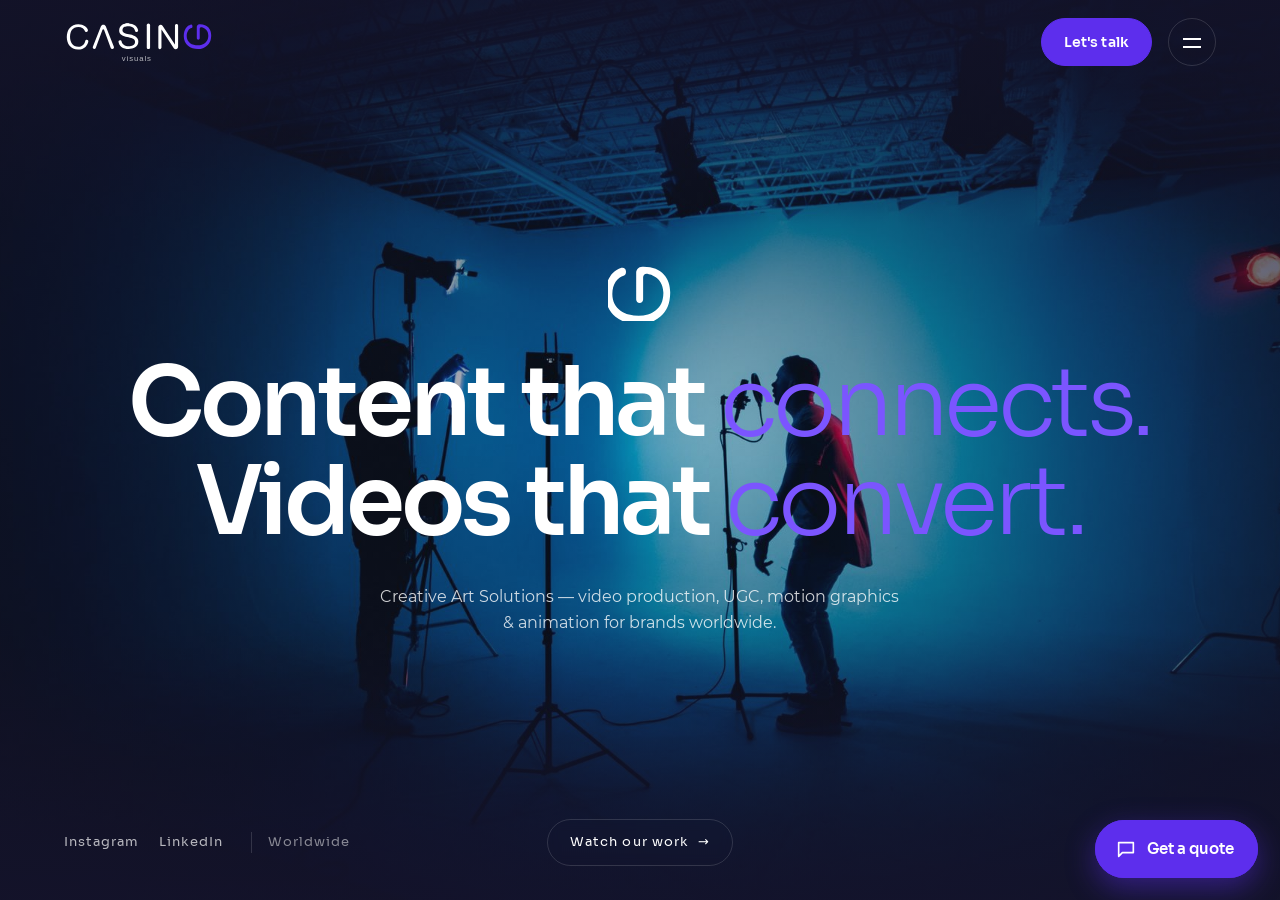
==== index.html @ e0e11a87 "template" ====
<!DOCTYPE html>
<html lang="en">
<head>
  <meta charset="utf-8" />
  <meta name="viewport" content="width=device-width, initial-scale=1" />
  <title>Casing Visuals — Content That Connects. Videos That Convert.</title>
  <meta name="description" content="Casing Visuals is a creative video production company specializing in creator-led content, UGC and digital advertising for brands worldwide." />
  <meta name="theme-color" content="#14132b" />
  <meta property="og:title" content="Casing Visuals — Content That Connects. Videos That Convert." />
  <meta property="og:description" content="Casing Visuals is a creative video production company specializing in creator-led content, UGC and digital advertising for brands worldwide." />
  <meta property="og:image" content="assets/img/r12.jpg" />
  <link rel="icon" href="favicon.svg" type="image/svg+xml" />
  <link rel="preload" href="assets/fonts/Sora-SemiBold.woff2" as="font" type="font/woff2" crossorigin />
  <link rel="preload" href="assets/fonts/Montserrat-Regular.woff2" as="font" type="font/woff2" crossorigin />
  <link rel="stylesheet" href="css/styles.css" />
</head>
<body class="page-home">
  <a class="skip" href="#main">Skip to content</a>

  <!-- ============ HEADER ============ -->
  <header class="header" id="top">
    <a href="index.html" class="header__logo" aria-label="Casing Visuals — home">
      <img src="assets/logo/casing-logo-white.svg" alt="Casing Visuals" width="150" height="45" />
    </a>
    <a href="contact.html" class="btn btn--small header__cta">Let's talk</a>
    <button class="burger" aria-label="Open menu" aria-expanded="false" aria-controls="menu">
      <span></span><span></span>
    </button>
  </header>

  <!-- ============ MENU (pantalla completa) ============ -->
  <div class="menu" id="menu" aria-hidden="true">
    <div class="menu__preview" aria-hidden="true"><img src="assets/img/r21.jpg" alt="" /></div>
    <nav class="menu__nav" aria-label="Menu">
      <a href="index.html" aria-current="page" data-img="assets/img/r12.jpg"><small>00</small>Home<span class="menu__arrow">→</span></a>
      <a href="work.html" data-img="assets/img/r21.jpg"><small>01</small>Work<span class="menu__arrow">→</span></a>
      <a href="services.html" data-img="assets/img/r17.jpg"><small>02</small>Services<span class="menu__arrow">→</span></a>
      <a href="about.html" data-img="assets/img/r18.jpg"><small>03</small>About<span class="menu__arrow">→</span></a>
      <a href="creators.html" data-img="assets/img/r11.jpg"><small>04</small>Creators<span class="menu__arrow">→</span></a>
      <a href="contact.html" data-img="assets/img/r20.jpg"><small>05</small>Contact<span class="menu__arrow">→</span></a>
    </nav>
    <div class="menu__foot">
      <a href="mailto:info@casingvisuals.com">info@casingvisuals.com</a>
      <div class="socials">
        <a href="https://www.instagram.com/casing.visuals/" target="_blank" rel="noopener">Instagram</a>
        <a href="https://www.linkedin.com/company/casing-visuals/" target="_blank" rel="noopener">LinkedIn</a>
      </div>
    </div>
  </div>

  <main id="main">
    <section class="cover">
      <div class="cover__media" aria-hidden="true">
        <!-- VIDEO REEL: subir el archivo a assets/video/reel.mp4 (ideal: 1920x1080, 15–30 s, sin audio o con audio, < 8 MB).
             Mientras no exista, se ve la imagen "poster". -->
        <video class="cover__video" autoplay muted loop playsinline preload="metadata" poster="assets/img/r12.jpg">
          <source src="assets/video/reel.webm" type="video/webm" />
          <source src="assets/video/reel.mp4" type="video/mp4" />
        </video>
      </div>

      <div class="cover__center">
        <img class="cover__icon" src="assets/logo/casing-icon-white.svg" alt="" aria-hidden="true" />
        <h1 class="cover__title">
          <span class="line"><span>Content that <em>connects.</em></span></span>
          <span class="line"><span>Videos that <em>convert.</em></span></span>
        </h1>
        <p class="cover__sub">Creative Art Solutions — video production, UGC, motion graphics &amp; animation for brands worldwide.</p>
      </div>

      <div class="cover__bar">
        <div class="socials">
          <a href="https://www.instagram.com/casing.visuals/" target="_blank" rel="noopener">Instagram</a>
          <a href="https://www.linkedin.com/company/casing-visuals/" target="_blank" rel="noopener">LinkedIn</a>
          <span class="cover__loc">Worldwide</span>
        </div>
        <a href="work.html" class="cover__link">Watch our work <span>→</span></a>
        <button class="sound" type="button" aria-pressed="false" hidden>
          <i aria-hidden="true"><b></b><b></b><b></b><b></b></i><span>Sound off</span>
        </button>
      </div>
    </section>
  </main>


  <!-- Botón flotante → abre formulario rápido -->
  <button class="fab" type="button" aria-controls="quick" aria-expanded="false">
    <svg viewBox="0 0 24 24" width="22" height="22" aria-hidden="true"><path fill="none" stroke="currentColor" stroke-width="1.8" stroke-linecap="round" stroke-linejoin="round" d="M4 5h16v11H8l-4 4V5Z"/></svg>
    <span>Get a quote</span>
  </button>

  <!-- Panel con formulario rápido — mismo action que el formulario principal -->
  <div class="quick" id="quick" aria-hidden="true">
    <div class="quick__overlay" data-close></div>
    <aside class="quick__panel" role="dialog" aria-modal="true" aria-labelledby="quick-title">
      <button class="quick__close" type="button" aria-label="Close" data-close>×</button>
      <p class="section-label">Quick contact</p>
      <h2 id="quick-title" class="quick__title">Let's make your next <em>video.</em></h2>
      <form class="quick__form" action="https://formspree.io/f/mjywrare" method="POST">
        <input type="hidden" name="_subject" value="New inquiry — casingvisuals.com (quick form)" />
        <input type="text" name="_gotcha" class="hp" tabindex="-1" autocomplete="off" aria-hidden="true" />
        <label class="field"><span>Name</span><input type="text" name="name" required autocomplete="name" /></label>
        <label class="field"><span>Email</span><input type="email" name="email" required autocomplete="email" /></label>
        <label class="field"><span>What do you need?</span>
          <select name="interest" required>
            <option value="">Select</option>
            <option>UGC</option>
            <option>Social Media Ads</option>
            <option>Lifestyle Production</option>
            <option>Product Videos</option>
            <option>Branded Campaign</option>
            <option>I'm a creator</option>
          </select>
        </label>
        <label class="field"><span>Message</span><textarea name="message" rows="3"></textarea></label>
        <button type="submit" class="btn btn--full">Send <span class="btn__arrow">→</span></button>
        <p class="quick__status" role="status" aria-live="polite"></p>
      </form>
    </aside>
  </div>

  <script src="js/main.js" defer></script>
</body>
</html>
---- css/styles.css ----
/* =========================================================
   CASING VISUALS — Landing template
   Brand: Violet #5D2EED · Navy #242343 · Grey #A8A8A8
   Type:  Sora (display) · Montserrat (text)
   ========================================================= */

@font-face { font-family: "Sora"; src: url("../assets/fonts/Sora-Light.woff2") format("woff2"); font-weight: 300; font-display: swap; }
@font-face { font-family: "Sora"; src: url("../assets/fonts/Sora-Regular.woff2") format("woff2"); font-weight: 400; font-display: swap; }
@font-face { font-family: "Sora"; src: url("../assets/fonts/Sora-SemiBold.woff2") format("woff2"); font-weight: 600; font-display: swap; }
@font-face { font-family: "Sora"; src: url("../assets/fonts/Sora-Bold.woff2") format("woff2"); font-weight: 700; font-display: swap; }
@font-face { font-family: "Montserrat"; src: url("../assets/fonts/Montserrat-Regular.woff2") format("woff2"); font-weight: 400; font-display: swap; }
@font-face { font-family: "Montserrat"; src: url("../assets/fonts/Montserrat-Medium.woff2") format("woff2"); font-weight: 500; font-display: swap; }
@font-face { font-family: "Montserrat"; src: url("../assets/fonts/Montserrat-Bold.woff2") format("woff2"); font-weight: 700; font-display: swap; }
@font-face { font-family: "Montserrat"; src: url("../assets/fonts/Montserrat-ExtraBold.woff2") format("woff2"); font-weight: 800; font-display: swap; }

:root {
  --violet: #5d2eed;
  --violet-2: #7b55ff;
  --navy: #242343;
  --ink: #14132b;        /* fondo principal: navy profundo */
  --ink-2: #1b1a38;
  --grey: #a8a8a8;
  --paper: #f4f3f8;
  --white: #fff;
  --line: rgba(255, 255, 255, .14);
  --line-dark: rgba(36, 35, 67, .14);

  --f-display: "Sora", system-ui, sans-serif;
  --f-text: "Montserrat", system-ui, sans-serif;

  --pad: clamp(20px, 5vw, 72px);
  --max: 1440px;
  --ease: cubic-bezier(.22, 1, .36, 1);
  --header-h: 84px;
}

*, *::before, *::after { box-sizing: border-box; }
html { scroll-behavior: smooth; -webkit-text-size-adjust: 100%; }
body {
  margin: 0;
  background: var(--ink);
  color: var(--white);
  font-family: var(--f-text);
  font-size: clamp(15px, 1.05vw, 17px);
  line-height: 1.6;
  -webkit-font-smoothing: antialiased;
  overflow-x: hidden;
}
img { display: block; max-width: 100%; }
a { color: inherit; text-decoration: none; }
button { font: inherit; color: inherit; cursor: pointer; }
::selection { background: var(--violet); color: #fff; }

em { font-style: normal; color: var(--violet-2); font-weight: 300; }
.section--light em { color: var(--violet); }

.skip { position: absolute; left: -999px; top: 8px; background: #fff; color: var(--ink); padding: 8px 14px; z-index: 999; }
.skip:focus { left: 8px; }

.container { width: 100%; max-width: var(--max); margin: 0 auto; padding: 0 var(--pad); }
.section { padding: clamp(90px, 13vw, 180px) 0; position: relative; }
.section--light { background: var(--paper); color: var(--navy); }

.eyebrow, .section-label {
  font-family: var(--f-display);
  font-size: 13px;
  letter-spacing: .18em;
  text-transform: uppercase;
  color: var(--grey);
  margin: 0 0 28px;
}
.section-label span {
  display: inline-block;
  color: var(--violet-2);
  margin-right: 14px;
  padding-right: 14px;
  border-right: 1px solid currentColor;
}
.section--light .section-label { color: #6b6b6b; }
.section--light .section-label span { color: var(--violet); }

.h2 {
  font-family: var(--f-display);
  font-weight: 600;
  font-size: clamp(36px, 5.4vw, 84px);
  line-height: 1.02;
  letter-spacing: -.03em;
  margin: 0;
}
.section-head { margin-bottom: clamp(48px, 7vw, 96px); }
.section-head--row { display: flex; justify-content: space-between; align-items: flex-end; gap: 24px; }

/* ---------- Buttons ---------- */
.btn {
  --bg: var(--violet);
  display: inline-flex; align-items: center; gap: 12px;
  padding: 18px 30px;
  border-radius: 999px;
  background: var(--bg);
  color: #fff;
  border: 1px solid var(--bg);
  font-family: var(--f-display);
  font-weight: 600;
  font-size: 15px;
  letter-spacing: .01em;
  position: relative; overflow: hidden; isolation: isolate;
  transition: color .4s var(--ease), border-color .4s var(--ease);
}
.btn::before {
  content: ""; position: absolute; inset: 0; z-index: -1;
  background: #fff; transform: translateY(101%); border-radius: inherit;
  transition: transform .5s var(--ease);
}
.btn:hover { color: var(--navy); border-color: #fff; }
.btn:hover::before { transform: translateY(0); }
.btn__arrow { transition: transform .4s var(--ease); }
.btn:hover .btn__arrow { transform: translateX(5px); }
.btn--small { padding: 12px 22px; font-size: 14px; }
.btn--ghost { background: transparent; border-color: var(--line); }
.btn--full { width: 100%; justify-content: center; }

.round {
  width: 56px; height: 56px; border-radius: 50%;
  border: 1px solid var(--line); background: transparent; font-size: 20px;
  transition: background .3s, border-color .3s;
}
.round:hover { background: var(--violet); border-color: var(--violet); }

/* ---------- Header ---------- */
.header {
  position: fixed; inset: 0 0 auto 0; z-index: 50;
  height: var(--header-h);
  display: flex; align-items: center; gap: 40px;
  padding: 0 var(--pad);
  transition: background .4s, height .4s var(--ease), backdrop-filter .4s, transform .5s var(--ease);
}
.header.is-scrolled {
  --header-h: 68px;
  background: rgba(20, 19, 43, .72);
  backdrop-filter: blur(14px);
  -webkit-backdrop-filter: blur(14px);
  border-bottom: 1px solid var(--line);
}
.header.is-hidden { transform: translateY(-100%); }
.header__logo img { width: 150px; height: auto; }
.header__nav { display: flex; gap: 34px; margin-left: auto; font-family: var(--f-display); font-size: 15px; }
.header__nav a { position: relative; opacity: .85; transition: opacity .3s; }
.header__nav a::after {
  content: ""; position: absolute; left: 0; bottom: -6px; height: 1px; width: 100%;
  background: var(--violet-2); transform: scaleX(0); transform-origin: right; transition: transform .4s var(--ease);
}
.header__nav a:hover { opacity: 1; }
.header__nav a:hover::after { transform: scaleX(1); transform-origin: left; }

.burger {
  display: none; width: 48px; height: 48px; border-radius: 50%;
  border: 1px solid var(--line); background: transparent; position: relative; margin-left: auto;
}
.burger span { position: absolute; left: 14px; right: 14px; height: 1.5px; background: #fff; transition: transform .4s var(--ease), top .4s var(--ease); }
.burger span:first-child { top: 19px; }
.burger span:last-child { top: 27px; }
body.menu-open .burger span:first-child { top: 23px; transform: rotate(45deg); }
body.menu-open .burger span:last-child { top: 23px; transform: rotate(-45deg); }

.menu {
  position: fixed; inset: 0; z-index: 40;
  background: var(--violet);
  display: flex; flex-direction: column; justify-content: space-between;
  padding: calc(var(--header-h) + 40px) var(--pad) 40px;
  clip-path: circle(0% at calc(100% - 50px) 42px);
  transition: clip-path .8s var(--ease);
  visibility: hidden;
}
body.menu-open .menu { clip-path: circle(150% at calc(100% - 50px) 42px); visibility: visible; }
body.menu-open { overflow: hidden; }
.menu__nav { display: flex; flex-direction: column; }
.menu__nav a {
  font-family: var(--f-display); font-weight: 600;
  font-size: clamp(40px, 10vw, 88px); line-height: 1.1; letter-spacing: -.03em;
  display: flex; align-items: baseline; gap: 18px;
  opacity: 0; transform: translateY(30px);
  transition: opacity .5s, transform .6s var(--ease);
}
.menu__nav small { font-size: 13px; font-weight: 400; letter-spacing: .1em; opacity: .7; }
body.menu-open .menu__nav a { opacity: 1; transform: none; }
body.menu-open .menu__nav a:nth-child(2) { transition-delay: .05s; }
body.menu-open .menu__nav a:nth-child(3) { transition-delay: .1s; }
body.menu-open .menu__nav a:nth-child(4) { transition-delay: .15s; }
body.menu-open .menu__nav a:nth-child(5) { transition-delay: .2s; }
body.menu-open .menu__nav a:nth-child(6) { transition-delay: .25s; }
.menu__foot { display: flex; flex-wrap: wrap; justify-content: space-between; gap: 16px; font-family: var(--f-display); }
.socials { display: flex; gap: 20px; }

/* ---------- Hero ---------- */
.hero {
  position: relative; min-height: 100svh;
  display: flex; align-items: flex-end;
  padding: calc(var(--header-h) + 40px) 0 clamp(48px, 7vw, 90px);
  overflow: hidden;
}
.hero__media { position: absolute; inset: 0; z-index: -1; }
.hero__media img, .hero__media video {
  width: 100%; height: 100%; object-fit: cover;
  transform: scale(1.12); animation: kenburns 18s ease-out forwards;
}
.hero__media::after {
  content: ""; position: absolute; inset: 0;
  background:
    linear-gradient(180deg, rgba(20,19,43,.55) 0%, rgba(20,19,43,.15) 35%, rgba(20,19,43,.85) 85%, var(--ink) 100%),
    linear-gradient(90deg, rgba(20,19,43,.6), transparent 60%);
}
@keyframes kenburns { to { transform: scale(1); } }

.hero__inner { width: 100%; max-width: var(--max); margin: 0 auto; padding: 0 var(--pad); }
.hero__title {
  font-family: var(--f-display); font-weight: 600;
  font-size: clamp(52px, 10.5vw, 176px);
  line-height: .92; letter-spacing: -.045em;
  margin: 0 0 clamp(32px, 4vw, 56px);
}
.hero__title .line { display: block; overflow: hidden; padding-bottom: .04em; }
.hero__title .line > span { display: inline-block; transform: translateY(110%); transition: transform 1.1s var(--ease); }
.hero__title .line:nth-child(2) > span { transition-delay: .08s; }
.hero__title .line:nth-child(3) > span { transition-delay: .16s; }
.hero__title .line:nth-child(4) > span { transition-delay: .24s; }
.is-loaded .hero__title .line > span { transform: none; }
.hero__title .line:nth-child(2), .hero__title .line:nth-child(4) { padding-left: clamp(40px, 12vw, 240px); }

.hero__bottom {
  display: flex; justify-content: space-between; align-items: center; gap: 24px; flex-wrap: wrap;
  border-top: 1px solid var(--line); padding-top: 28px;
}
.hero__bottom p { margin: 0; max-width: 440px; font-size: clamp(16px, 1.3vw, 19px); color: rgba(255,255,255,.82); }

.scroll-cue {
  position: absolute; right: var(--pad); top: 50%;
  display: flex; flex-direction: column; align-items: center; gap: 14px;
  font-family: var(--f-display); font-size: 11px; letter-spacing: .3em; text-transform: uppercase;
  writing-mode: vertical-rl;
}
.scroll-cue i { width: 1px; height: 70px; background: var(--line); position: relative; overflow: hidden; }
.scroll-cue i::after { content: ""; position: absolute; left: 0; top: -40%; width: 1px; height: 40%; background: var(--violet-2); animation: drip 2s var(--ease) infinite; }
@keyframes drip { to { top: 100%; } }

/* ---------- Marquee ---------- */
.marquee {
  border-block: 1px solid var(--line);
  overflow: hidden; padding: 26px 0; white-space: nowrap;
  background: var(--ink);
}
.marquee__track { display: inline-flex; align-items: center; gap: 40px; animation: marquee 30s linear infinite; }
.marquee span { font-family: var(--f-display); font-weight: 600; font-size: clamp(28px, 4vw, 56px); letter-spacing: -.02em; }
.marquee span:nth-of-type(even) { color: transparent; -webkit-text-stroke: 1px rgba(255,255,255,.55); }
.marquee b { color: var(--violet); font-size: 18px; }
@keyframes marquee { to { transform: translateX(-50%); } }

/* ---------- About ---------- */
.manifesto {
  font-family: var(--f-display); font-weight: 400;
  font-size: clamp(28px, 3.9vw, 60px); line-height: 1.15; letter-spacing: -.025em;
  margin: 0 0 clamp(60px, 9vw, 130px); max-width: 1180px;
}
.manifesto em { font-weight: 600; }
.about__grid { display: grid; grid-template-columns: 1.1fr 1fr; gap: clamp(32px, 6vw, 110px); align-items: center; }
.about__img { border-radius: 4px; overflow: hidden; aspect-ratio: 4/5; }
.about__img img { width: 100%; height: 115%; object-fit: cover; will-change: transform; }
.about__text p { color: rgba(255,255,255,.75); margin: 0 0 20px; }
.stats { list-style: none; padding: 0; margin: 48px 0 0; display: grid; grid-template-columns: repeat(3, 1fr); border-top: 1px solid var(--line); }
.stats li { padding: 26px 16px 0 0; }
.stats strong { display: block; font-family: var(--f-display); font-weight: 600; font-size: clamp(40px, 4.5vw, 68px); line-height: 1; letter-spacing: -.04em; color: #fff; }
.stats strong::after { content: "+"; color: var(--violet-2); }
.stats span { display: block; font-size: 13px; color: var(--grey); margin-top: 10px; }
.note { font-size: 12px; color: var(--grey) !important; margin-top: 24px !important; font-style: italic; }

/* ---------- Services (numbered list, Monks-style) ---------- */
.svc { list-style: none; margin: 0; padding: 0; border-top: 1px solid var(--line-dark); }
.svc__item {
  display: grid; grid-template-columns: 80px 1.2fr 1fr 60px; align-items: center; gap: 24px;
  padding: clamp(26px, 3vw, 40px) 0;
  border-bottom: 1px solid var(--line-dark);
  cursor: pointer; position: relative;
  transition: padding .5s var(--ease), color .4s;
}
.svc__item::before {
  content: ""; position: absolute; inset: 0; background: var(--navy); z-index: 0;
  transform: scaleY(0); transform-origin: bottom; transition: transform .5s var(--ease);
}
.svc__item > * { position: relative; z-index: 1; }
.svc__item:hover { color: #fff; padding-left: 24px; padding-right: 24px; }
.svc__item:hover::before { transform: scaleY(1); }
.svc__num { font-family: var(--f-display); font-size: 14px; color: var(--violet); letter-spacing: .1em; }
.svc__title { font-family: var(--f-display); font-weight: 600; font-size: clamp(26px, 3.6vw, 54px); letter-spacing: -.03em; line-height: 1; margin: 0; }
.svc__desc { margin: 0; font-size: 15px; opacity: .75; max-width: 380px; }
.svc__arrow { font-size: 28px; justify-self: end; transition: transform .4s var(--ease); }
.svc__item:hover .svc__arrow { transform: rotate(-45deg); color: var(--violet-2); }

.svc__preview {
  position: fixed; left: 0; top: 0; width: 280px; aspect-ratio: 3/4; z-index: 30;
  pointer-events: none; border-radius: 6px; overflow: hidden;
  opacity: 0; transform: translate(-50%, -50%) scale(.8);
  transition: opacity .3s, transform .4s var(--ease);
}
.svc__preview.is-on { opacity: 1; transform: translate(-50%, -50%) scale(1); }
.svc__preview img { width: 100%; height: 100%; object-fit: cover; }

/* ---------- Work (vertical reels carousel) ---------- */
.work__controls { display: flex; gap: 12px; }
.reels {
  display: flex; gap: clamp(14px, 1.6vw, 24px);
  overflow-x: auto; scroll-snap-type: x mandatory; scrollbar-width: none;
  padding: 0 var(--pad) 8px;
  scroll-padding-left: var(--pad);
}
.reels::-webkit-scrollbar { display: none; }
.reel {
  flex: 0 0 clamp(240px, 24vw, 340px);
  aspect-ratio: 9/16; position: relative; border-radius: 10px; overflow: hidden;
  scroll-snap-align: start; background: var(--ink-2);
}
.reel img { width: 100%; height: 100%; object-fit: cover; transition: transform 1s var(--ease), filter .6s; filter: saturate(.85); }
.reel::after { content: ""; position: absolute; inset: 0; background: linear-gradient(180deg, transparent 50%, rgba(20,19,43,.92)); }
.reel:hover img { transform: scale(1.06); filter: saturate(1.1); }
.reel__info { position: absolute; left: 22px; right: 22px; bottom: 22px; z-index: 1; }
.reel__info span { font-size: 12px; letter-spacing: .14em; text-transform: uppercase; color: var(--grey); }
.reel__info h3 { margin: 6px 0 0; font-family: var(--f-display); font-weight: 600; font-size: 24px; letter-spacing: -.02em; }
.reel__play {
  position: absolute; top: 18px; right: 18px; z-index: 1;
  width: 46px; height: 46px; border-radius: 50%; display: grid; place-items: center;
  background: rgba(255,255,255,.14); backdrop-filter: blur(8px); font-style: normal; font-size: 13px;
  transition: background .3s, transform .4s var(--ease);
}
.reel:hover .reel__play { background: var(--violet); transform: scale(1.1); }

/* ---------- Belief (statement band) ---------- */
.belief { position: relative; overflow: hidden; padding: clamp(110px, 16vw, 230px) 0; background: var(--violet); isolation: isolate; }
.belief__bg { position: absolute; inset: 0; z-index: -2; mix-blend-mode: multiply; opacity: .55; }
.belief__bg img { width: 100%; height: 100%; object-fit: cover; filter: blur(2px) saturate(1.3); }
.belief__icon {
  position: absolute; right: -6vw; top: 50%; width: clamp(320px, 46vw, 720px);
  transform: translateY(-50%) rotate(var(--rot, 0deg)); opacity: .12; z-index: -1;
}
.belief .section-label, .belief .section-label span { color: rgba(255,255,255,.8); }
.belief__title {
  font-family: var(--f-display); font-weight: 600;
  font-size: clamp(38px, 6vw, 96px); line-height: 1; letter-spacing: -.04em;
  margin: 0 0 40px; max-width: 1100px;
}
.belief__title em { color: #fff; font-weight: 300; }
.belief__text { max-width: 560px; font-size: clamp(16px, 1.3vw, 19px); color: rgba(255,255,255,.88); margin: 0; }

/* ---------- Process ---------- */
.steps { list-style: none; margin: 0; padding: 0; display: grid; grid-template-columns: repeat(5, 1fr); border-top: 1px solid var(--line); }
.step { padding: 32px 24px 0 0; position: relative; }
.step::before { content: ""; position: absolute; top: -1px; left: 0; height: 1px; width: 0; background: var(--violet-2); transition: width 1.2s var(--ease); }
.step.is-in::before { width: 100%; }
.step__n {
  display: grid; place-items: center; width: 52px; height: 52px; border-radius: 50%;
  border: 1px solid var(--line); font-family: var(--f-display); font-size: 14px; margin-bottom: 28px;
}
.step h3 { font-family: var(--f-display); font-weight: 600; font-size: clamp(20px, 1.7vw, 26px); letter-spacing: -.02em; margin: 0 0 12px; }
.step p { margin: 0; font-size: 15px; color: rgba(255,255,255,.65); }
.step:nth-child(2) { transition-delay: .08s; } .step:nth-child(3) { transition-delay: .16s; }
.step:nth-child(4) { transition-delay: .24s; } .step:nth-child(5) { transition-delay: .32s; }

/* ---------- Creators / Mission ---------- */
.creators { background: var(--ink-2); }
.creators__grid { display: grid; grid-template-columns: 1fr 1fr; gap: clamp(40px, 7vw, 120px); align-items: center; }
.creators__media { position: relative; aspect-ratio: 1/1.05; }
.creators__media img { position: absolute; object-fit: cover; border-radius: 6px; }
.creators__media img:first-child { inset: 0 22% 18% 0; width: 78%; height: 82%; }
.creators__media img:last-child { right: 0; bottom: 0; width: 52%; height: 48%; border: 8px solid var(--ink-2); }
.creators__text p:not(.section-label) { color: rgba(255,255,255,.75); margin: 32px 0 40px; max-width: 520px; }
.creators__cta { display: flex; flex-wrap: wrap; gap: 14px; }

/* ---------- Contact ---------- */
.contact__grid { display: grid; grid-template-columns: 1fr 1.15fr; gap: clamp(40px, 7vw, 120px); }
.contact__title { font-family: var(--f-display); font-weight: 600; font-size: clamp(44px, 6.5vw, 104px); line-height: .98; letter-spacing: -.045em; margin: 0 0 28px; }
.contact__grid > div > p:not(.section-label) { color: rgba(255,255,255,.75); max-width: 420px; }
.contact__list { list-style: none; padding: 0; margin: 48px 0 0; }
.contact__list li { display: flex; justify-content: space-between; gap: 20px; padding: 18px 0; border-bottom: 1px solid var(--line); font-family: var(--f-display); }
.contact__list span { color: var(--grey); font-size: 13px; letter-spacing: .14em; text-transform: uppercase; }
.contact__list a:hover { color: var(--violet-2); }

.form { background: var(--ink-2); border: 1px solid var(--line); border-radius: 14px; padding: clamp(24px, 3.5vw, 48px); display: grid; gap: 22px; }
.chips { border: 0; padding: 0; margin: 0 0 6px; display: flex; flex-wrap: wrap; gap: 10px; }
.chips legend { font-family: var(--f-display); font-size: 13px; letter-spacing: .14em; text-transform: uppercase; color: var(--grey); margin-bottom: 14px; }
.chips input { position: absolute; opacity: 0; pointer-events: none; }
.chips span {
  display: inline-block; padding: 10px 18px; border-radius: 999px; border: 1px solid var(--line);
  font-size: 14px; cursor: pointer; transition: background .3s, border-color .3s;
}
.chips label:hover span { border-color: rgba(255,255,255,.4); }
.chips input:checked + span { background: var(--violet); border-color: var(--violet); }
.chips input:focus-visible + span { outline: 2px solid var(--violet-2); outline-offset: 2px; }
.form__row { display: grid; grid-template-columns: 1fr 1fr; gap: 22px; }
.field { display: grid; gap: 8px; }
.field > span { font-size: 13px; color: var(--grey); }
.field input, .field select, .field textarea {
  width: 100%; background: transparent; color: #fff;
  border: 0; border-bottom: 1px solid var(--line);
  padding: 10px 0; font: inherit; outline: none; border-radius: 0;
  transition: border-color .3s;
}
.field select { appearance: none; background: url("data:image/svg+xml,%3Csvg xmlns='http://www.w3.org/2000/svg' width='12' height='8'%3E%3Cpath d='M1 1l5 5 5-5' fill='none' stroke='%23a8a8a8' stroke-width='1.5'/%3E%3C/svg%3E") no-repeat right center; }
.field select option { background: var(--ink); }
.field textarea { resize: vertical; min-height: 110px; }
.field input:focus, .field select:focus, .field textarea:focus { border-color: var(--violet-2); }

/* ---------- Footer ---------- */
.footer { padding: clamp(80px, 10vw, 140px) 0 36px; border-top: 1px solid var(--line); }
.footer__top { display: flex; justify-content: space-between; gap: 40px; flex-wrap: wrap; margin-bottom: clamp(60px, 9vw, 120px); }
.footer__claim { font-family: var(--f-display); font-weight: 600; font-size: clamp(30px, 3.4vw, 52px); line-height: 1.05; letter-spacing: -.03em; margin: 0; }
.footer__cols { display: flex; gap: clamp(32px, 6vw, 96px); flex-wrap: wrap; }
.footer__cols h4 { font-family: var(--f-display); font-weight: 400; font-size: 13px; letter-spacing: .14em; text-transform: uppercase; color: var(--grey); margin: 0 0 18px; }
.footer__cols a { display: block; margin-bottom: 10px; transition: color .3s; }
.footer__cols a:hover { color: var(--violet-2); }
.footer__logo { width: 100%; height: auto; opacity: .95; }
.footer__bottom { display: flex; justify-content: space-between; gap: 16px; flex-wrap: wrap; margin-top: 36px; padding-top: 24px; border-top: 1px solid var(--line); font-size: 13px; color: var(--grey); }

/* ---------- Floating button + quick form panel ---------- */
.fab {
  position: fixed; right: 22px; bottom: 22px; z-index: 45;
  display: inline-flex; align-items: center; gap: 10px;
  height: 58px; padding: 0 24px 0 20px; border-radius: 999px; border: 0;
  background: var(--violet); color: #fff;
  font-family: var(--f-display); font-weight: 600; font-size: 15px;
  box-shadow: 0 10px 30px rgba(93,46,237,.45);
  transition: transform .4s var(--ease), opacity .4s, background .3s;
}
.fab::before { content: ""; position: absolute; inset: 0; border-radius: inherit; border: 1px solid var(--violet); animation: pulse 2.6s ease-out infinite; }
.fab:hover { transform: translateY(-3px); background: var(--violet-2); }
body.quick-open .fab { opacity: 0; pointer-events: none; transform: scale(.8); }
@keyframes pulse { from { transform: scale(1); opacity: .9; } to { transform: scale(1.25, 1.6); opacity: 0; } }

.quick { position: fixed; inset: 0; z-index: 60; visibility: hidden; }
.quick__overlay { position: absolute; inset: 0; background: rgba(10,9,25,.6); backdrop-filter: blur(4px); opacity: 0; transition: opacity .5s; }
.quick__panel {
  position: absolute; top: 0; right: 0; height: 100%; width: min(480px, 100%);
  background: var(--ink-2); border-left: 1px solid var(--line);
  padding: clamp(28px, 4vw, 48px); overflow-y: auto;
  transform: translateX(100%); transition: transform .6s var(--ease);
}
body.quick-open { overflow: hidden; }
body.quick-open .quick { visibility: visible; }
body.quick-open .quick__overlay { opacity: 1; }
body.quick-open .quick__panel { transform: none; }
.quick__close {
  position: absolute; top: 20px; right: 20px; width: 44px; height: 44px; border-radius: 50%;
  border: 1px solid var(--line); background: transparent; font-size: 24px; line-height: 1;
  transition: background .3s, transform .4s var(--ease);
}
.quick__close:hover { background: var(--violet); transform: rotate(90deg); }
.quick__title { font-family: var(--f-display); font-weight: 600; font-size: clamp(32px, 3.4vw, 46px); line-height: 1.02; letter-spacing: -.035em; margin: 0 0 36px; }
.quick__form { display: grid; gap: 22px; }
.quick__status { margin: 0; font-size: 14px; color: var(--grey); min-height: 1.4em; }
.quick__status.ok { color: #9be7b0; }
.quick__status.err { color: #ff9b9b; }
@media (max-width: 560px) {
  .fab span { display: none; }
  .fab { width: 58px; padding: 0; justify-content: center; }
}

/* ---------- Reveal on scroll ---------- */
.reveal { opacity: 0; transform: translateY(40px); transition: opacity 1s var(--ease), transform 1.1s var(--ease); }
.reveal.is-in { opacity: 1; transform: none; }

/* ---------- Responsive ---------- */
@media (max-width: 1080px) {
  .header__nav, .header__cta { display: none; }
  .burger { display: block; }
  .steps { grid-template-columns: repeat(2, 1fr); row-gap: 48px; }
  .svc__item { grid-template-columns: 56px 1fr 40px; }
  .svc__desc { grid-column: 2 / 3; }
  .svc__arrow { grid-row: 1; grid-column: 3; }
  .svc__preview { display: none; }
}
@media (max-width: 820px) {
  .about__grid, .creators__grid, .contact__grid { grid-template-columns: 1fr; }
  .scroll-cue { display: none; }
  .form__row { grid-template-columns: 1fr; }
  .section-head--row { flex-direction: column; align-items: flex-start; }
  .stats { grid-template-columns: 1fr 1fr 1fr; }
  .hero__title .line:nth-child(2), .hero__title .line:nth-child(4) { padding-left: 0; }
}
@media (max-width: 560px) {
  .steps { grid-template-columns: 1fr; }
  .stats strong { font-size: 34px; }
  .reel { flex-basis: 72vw; }
  .contact__list li { flex-direction: column; gap: 4px; }
}

@media (prefers-reduced-motion: reduce) {
  *, *::before, *::after { animation: none !important; transition: none !important; }
  html { scroll-behavior: auto; }
  .reveal, .hero__title .line > span { opacity: 1; transform: none; }
}

/* tweaks */
.creators .h2 { font-size: clamp(34px, 4.2vw, 64px); }
.footer__logo { max-width: 1100px; margin: 0 auto; }

.hp { position: absolute; left: -9999px; width: 1px; height: 1px; opacity: 0; }

/* =========================================================
   v2 — Home tipo portada (Caixa) + páginas internas
   ========================================================= */

/* Header: solo logo + CTA + burger (menú siempre por toggle) */
.burger { display: block; margin-left: 0; }
.header__cta { margin-left: auto; }
.header { gap: 16px; }

/* Menú: lista grande + imagen de preview */
.menu { background: var(--ink); }
.menu::before { content: ""; position: absolute; inset: 0; background: radial-gradient(80% 60% at 85% 20%, rgba(93,46,237,.35), transparent 70%); pointer-events: none; }
.menu__nav { position: relative; z-index: 1; max-width: 62%; }
.menu__nav a { padding: 4px 0; border-bottom: 1px solid var(--line); transition: opacity .5s, transform .6s var(--ease), color .3s, padding .4s var(--ease); }
.menu__nav a:hover, .menu__nav a[aria-current="page"] { color: var(--violet-2); }
.menu__nav a:hover { padding-left: 18px; }
.menu__nav small { color: var(--grey); min-width: 28px; }
.menu__arrow { margin-left: auto; font-size: .5em; opacity: 0; transform: translateX(-12px); transition: opacity .3s, transform .4s var(--ease); }
.menu__nav a:hover .menu__arrow { opacity: 1; transform: none; }
body.menu-open .menu__nav a:nth-child(7) { transition-delay: .3s; }
.menu__preview {
  position: absolute; right: var(--pad); top: 50%; z-index: 0;
  width: min(30vw, 420px); aspect-ratio: 4/5; border-radius: 8px; overflow: hidden;
  transform: translateY(-50%) scale(.92); opacity: 0; transition: opacity .6s .2s, transform .9s .2s var(--ease);
}
body.menu-open .menu__preview { opacity: 1; transform: translateY(-50%); }
.menu__preview img { width: 100%; height: 100%; object-fit: cover; transition: opacity .35s; }
.menu__preview img.is-swapping { opacity: 0; }
.menu__foot { position: relative; z-index: 1; color: var(--grey); }
.menu__foot a:hover { color: #fff; }
@media (max-width: 900px) { .menu__preview { display: none; } .menu__nav { max-width: none; } }

/* ---------- HOME / COVER ---------- */
body.page-home { overflow: hidden; height: 100svh; }
.cover { position: relative; height: 100svh; min-height: 560px; display: grid; place-items: center; overflow: hidden; isolation: isolate; }
.cover__media { position: absolute; inset: 0; z-index: -1; background: var(--ink); }
.cover__video { width: 100%; height: 100%; object-fit: cover; transform: scale(1.08); animation: kenburns 20s ease-out forwards; }
.cover__media::after {
  content: ""; position: absolute; inset: 0;
  background:
    radial-gradient(70% 60% at 50% 50%, rgba(20,19,43,.25), rgba(20,19,43,.75)),
    linear-gradient(180deg, rgba(20,19,43,.55), transparent 25%, transparent 70%, rgba(20,19,43,.8));
}
.cover__center { text-align: center; padding: 0 var(--pad); }
.cover__icon { width: clamp(46px, 5vw, 70px); margin: 0 auto clamp(20px, 3vw, 36px); opacity: 0; animation: iconIn 1.2s .2s var(--ease) forwards, float 5s 1.4s ease-in-out infinite; }
@keyframes iconIn { from { opacity: 0; transform: translateY(20px) rotate(-90deg); } to { opacity: 1; transform: none; } }
@keyframes float { 0%, 100% { opacity: 1; transform: none; } 50% { opacity: 1; transform: translateY(-8px); } }
.cover__title {
  font-family: var(--f-display); font-weight: 600;
  font-size: clamp(40px, 7.4vw, 124px); line-height: .98; letter-spacing: -.045em; margin: 0;
}
.cover__title .line, .page-title .line { display: block; overflow: hidden; padding-bottom: .06em; }
.cover__title .line > span, .page-title .line > span { display: inline-block; transform: translateY(110%); transition: transform 1.1s var(--ease); }
.cover__title .line:nth-child(2) > span { transition-delay: .1s; }
.is-loaded .cover__title .line > span, .is-loaded .page-title .line > span { transform: none; }
.cover__sub { margin: clamp(18px, 2.4vw, 30px) auto 0; max-width: 520px; color: rgba(255,255,255,.8); font-size: clamp(15px, 1.25vw, 18px); opacity: 0; animation: fadeUp 1s .7s var(--ease) forwards; }
@keyframes fadeUp { from { opacity: 0; transform: translateY(16px); } to { opacity: 1; transform: none; } }

.cover__bar {
  position: absolute; left: 0; right: 0; bottom: 0;
  display: grid; grid-template-columns: 1fr auto 1fr; align-items: center; gap: 16px;
  padding: 0 var(--pad) clamp(22px, 3vw, 34px);
  font-family: var(--f-display); font-size: 13px; letter-spacing: .08em;
  opacity: 0; animation: fadeUp 1s 1s var(--ease) forwards;
}
.cover__bar .socials a { color: rgba(255,255,255,.7); transition: color .3s; }
.cover__bar .socials a:hover { color: #fff; }
.cover__link { justify-self: center; display: inline-flex; gap: 10px; padding: 12px 22px; border: 1px solid var(--line); border-radius: 999px; backdrop-filter: blur(6px); transition: background .3s, border-color .3s; }
.cover__link:hover { background: var(--violet); border-color: var(--violet); }
.sound { justify-self: end; margin-right: 180px; display: inline-flex; align-items: center; gap: 10px; background: none; border: 0; font-size: 13px; letter-spacing: .08em; color: rgba(255,255,255,.75); }
.sound[hidden] { display: none; }
.sound i { display: inline-flex; align-items: flex-end; gap: 2px; height: 14px; }
.sound b { width: 2px; height: 4px; background: currentColor; }
.sound[aria-pressed="true"] { color: #fff; }
.sound[aria-pressed="true"] b { animation: eq .9s ease-in-out infinite alternate; }
.sound b:nth-child(2) { animation-delay: .2s; } .sound b:nth-child(3) { animation-delay: .4s; } .sound b:nth-child(4) { animation-delay: .1s; }
@keyframes eq { to { height: 14px; } }
@media (max-width: 720px) {
  .cover__bar { grid-template-columns: 1fr; justify-items: center; padding-bottom: 96px; }
  .cover__bar .socials, .sound { display: none; }
}

/* ---------- INNER PAGES ---------- */
.page-hero { padding: calc(var(--header-h) + clamp(70px, 11vw, 160px)) 0 clamp(40px, 6vw, 80px); border-bottom: 1px solid var(--line); position: relative; overflow: hidden; }
.page-hero::after { content: ""; position: absolute; right: -10%; top: -40%; width: 60vw; aspect-ratio: 1; background: radial-gradient(circle, rgba(93,46,237,.28), transparent 65%); pointer-events: none; }
.page-title { font-family: var(--f-display); font-weight: 600; font-size: clamp(48px, 9vw, 150px); line-height: .95; letter-spacing: -.05em; margin: 0; }
.page-inner .page-hero + .section { padding-top: clamp(70px, 9vw, 130px); }
.page-inner .marquee { border-top: 0; }
@media (max-width: 1080px) { .header__cta { display: inline-flex; } }
@media (max-width: 560px) { .header__cta { display: none; } .burger { margin-left: auto; } }
body.menu-open .fab { opacity: 0; pointer-events: none; transform: scale(.8); }
.page-inner .section-label span { display: none; }

/* ---------- v3: contenido real ---------- */
.stats strong::after { content: attr(data-suffix); }
.cover__loc { color: rgba(255,255,255,.5); margin-left: 8px; padding-left: 16px; border-left: 1px solid var(--line); }
.cover__bar .socials { align-items: center; }
.footer__loc { display: block; color: var(--grey); font-size: 14px; margin-top: 4px; }

.belief__quote { margin: 0 0 28px; max-width: 640px; font-family: var(--f-display); font-weight: 300; font-size: clamp(20px, 1.8vw, 26px); line-height: 1.35; color: #fff; }
.belief__quote cite { display: block; margin-top: 10px; font-style: normal; font-size: 13px; letter-spacing: .14em; text-transform: uppercase; color: rgba(255,255,255,.75); }

.feature { display: grid; grid-template-columns: 1.15fr 1fr; gap: clamp(28px, 5vw, 80px); align-items: center; margin-bottom: clamp(70px, 9vw, 130px); padding-bottom: clamp(70px, 9vw, 130px); border-bottom: 1px solid var(--line); }
.feature__media { position: relative; border-radius: 10px; overflow: hidden; aspect-ratio: 16/10; }
.feature__media img { width: 100%; height: 100%; object-fit: cover; transition: transform 1.2s var(--ease); }
.feature:hover .feature__media img { transform: scale(1.04); }
.feature__badge { position: absolute; left: 18px; top: 18px; padding: 8px 14px; border-radius: 999px; background: var(--violet); font-family: var(--f-display); font-size: 12px; letter-spacing: .12em; text-transform: uppercase; }
.feature__kicker { font-family: var(--f-display); font-size: 13px; letter-spacing: .16em; text-transform: uppercase; color: var(--grey); margin: 0 0 16px; }
.feature__title { font-family: var(--f-display); font-weight: 600; font-size: clamp(30px, 3.6vw, 56px); line-height: 1.02; letter-spacing: -.035em; margin: 0 0 22px; }
.feature__body > p { color: rgba(255,255,255,.75); margin: 0 0 22px; }
.feature__laurels { list-style: none; padding: 0; margin: 0 0 22px; border-top: 1px solid var(--line); }
.feature__laurels li { padding: 14px 0; border-bottom: 1px solid var(--line); font-size: 15px; color: rgba(255,255,255,.8); }
.feature__laurels strong { display: block; font-family: var(--f-display); font-weight: 600; color: var(--violet-2); font-size: 13px; letter-spacing: .12em; text-transform: uppercase; margin-bottom: 2px; }
.feature__soon { font-size: 14px; color: var(--grey) !important; }

.careers { border-top: 1px solid var(--line); }
.careers__grid { display: grid; grid-template-columns: 1fr 1.2fr; gap: clamp(32px, 6vw, 100px); align-items: start; }
.careers__list { list-style: none; padding: 0; margin: 0 0 24px; border-top: 1px solid var(--line); }
.careers__list li { display: flex; justify-content: space-between; align-items: baseline; gap: 16px; padding: 22px 0; border-bottom: 1px solid var(--line); }
.careers__list span { font-family: var(--f-display); font-weight: 600; font-size: clamp(22px, 2.2vw, 32px); letter-spacing: -.02em; }
.careers__list small { color: var(--grey); font-size: 13px; letter-spacing: .08em; text-transform: uppercase; white-space: nowrap; }
.careers__body p { color: rgba(255,255,255,.75); }
.careers__body a { color: var(--violet-2); }
@media (max-width: 820px) { .feature, .careers__grid { grid-template-columns: 1fr; } .cover__loc { display: none; } }
.feature__media--poster { aspect-ratio: 684/842; max-width: 520px; width: 100%; justify-self: center; }
.feature__credits { font-size: 13px; line-height: 1.7; color: var(--grey) !important; }
.reel__info h3 { margin-top: 0; font-size: 20px; }
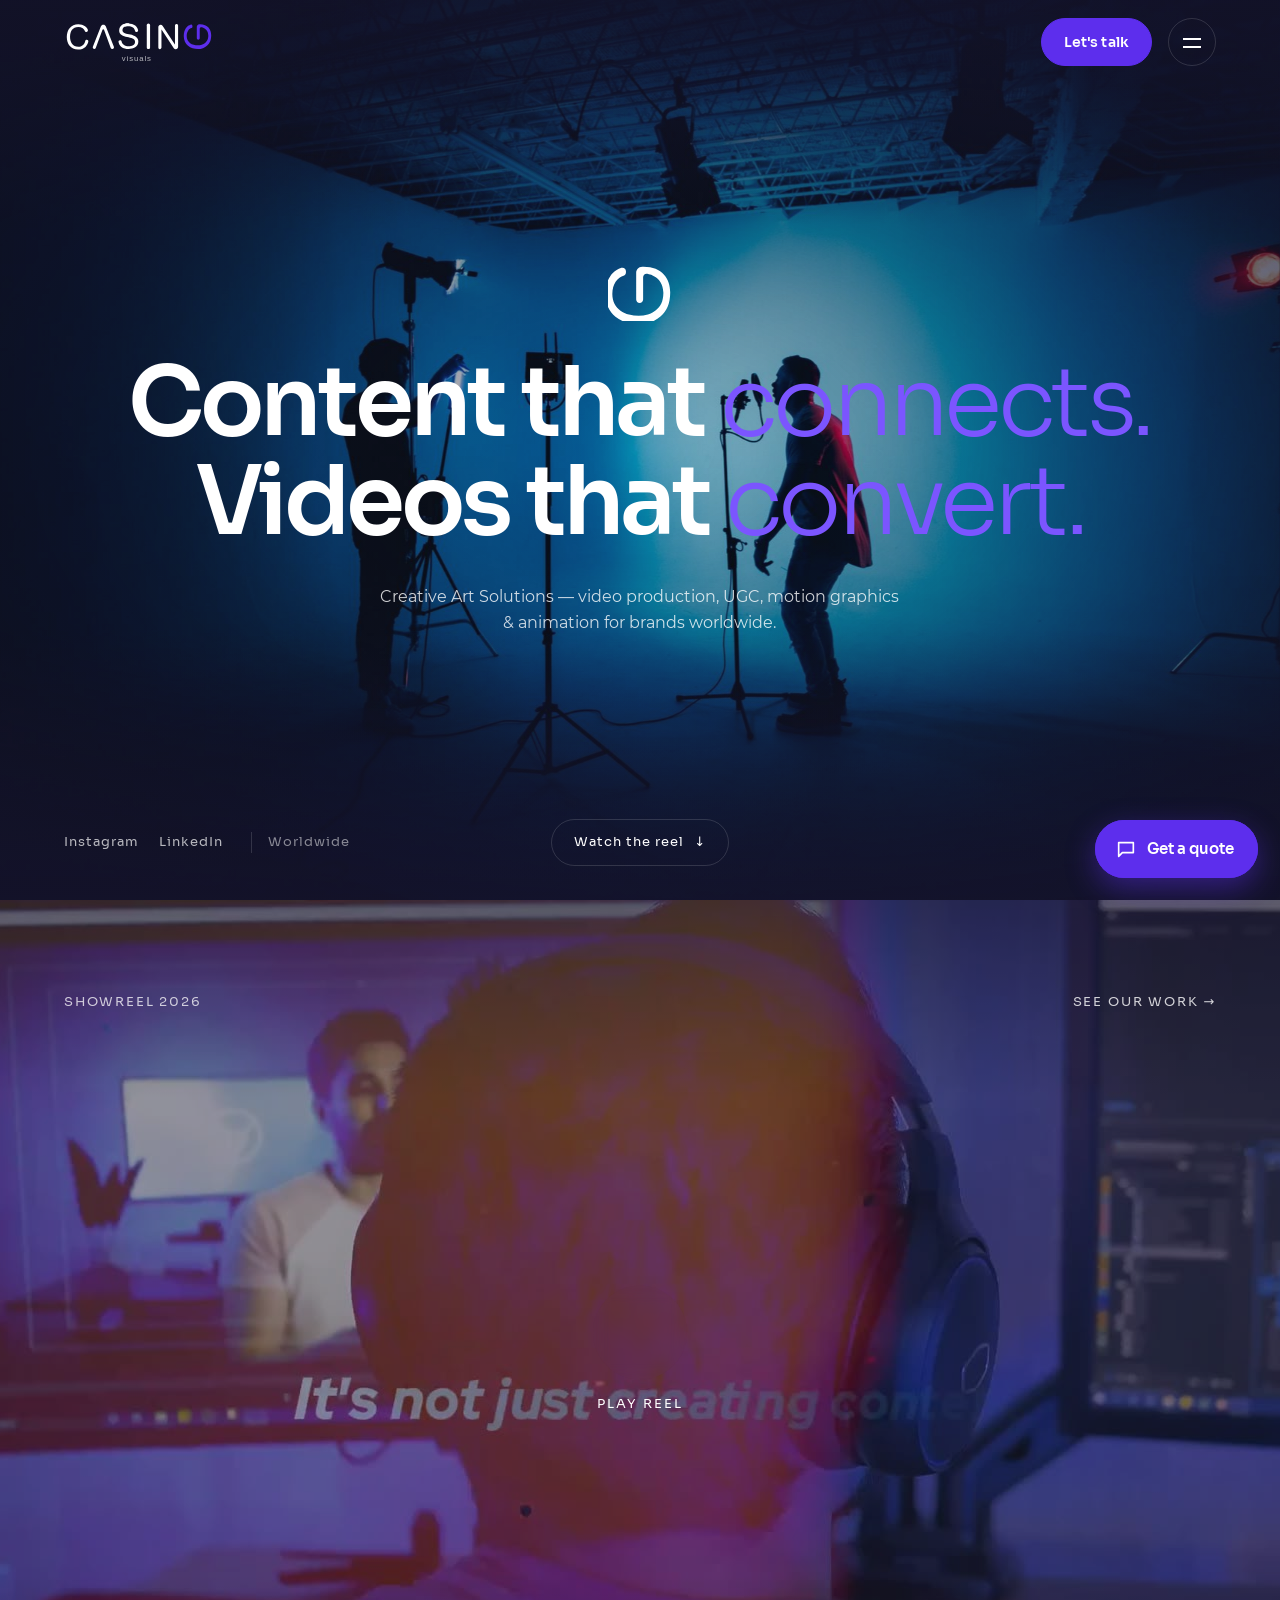
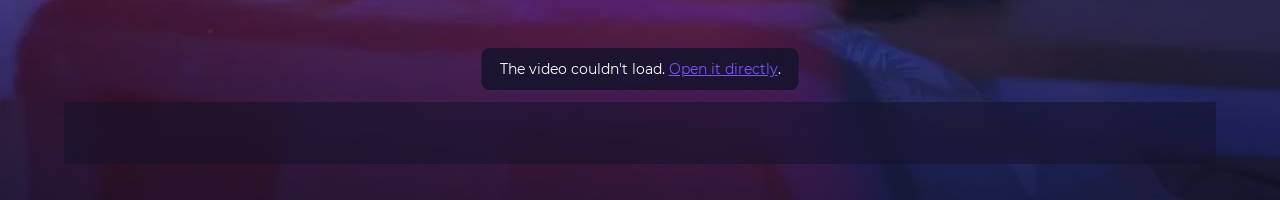
==== commit 84efeb47: "update clients logos and home video" ====
--- a/index.html
+++ b/index.html
@@ -51,12 +51,7 @@
   <main id="main">
     <section class="cover">
       <div class="cover__media" aria-hidden="true">
-        <!-- VIDEO REEL: subir el archivo a assets/video/reel.mp4 (ideal: 1920x1080, 15–30 s, sin audio o con audio, < 8 MB).
-             Mientras no exista, se ve la imagen "poster". -->
-        <video class="cover__video" autoplay muted loop playsinline preload="metadata" poster="assets/img/r12.jpg">
-          <source src="assets/video/reel.webm" type="video/webm" />
-          <source src="assets/video/reel.mp4" type="video/mp4" />
-        </video>
+        <img class="cover__video" src="assets/img/r12.jpg" alt="" />
       </div>
 
       <div class="cover__center">
@@ -74,11 +69,44 @@
           <a href="https://www.linkedin.com/company/casing-visuals/" target="_blank" rel="noopener">LinkedIn</a>
           <span class="cover__loc">Worldwide</span>
         </div>
-        <a href="work.html" class="cover__link">Watch our work <span>→</span></a>
-        <button class="sound" type="button" aria-pressed="false" hidden>
-          <i aria-hidden="true"><b></b><b></b><b></b><b></b></i><span>Sound off</span>
+        <a href="#reel" class="cover__link">Watch the reel <span>↓</span></a>
+      </div>
+    </section>
+    <!-- ============ REEL (pantalla completa) ============ -->
+    <section class="reelfull" id="reel" aria-label="Showreel">
+      <video class="reelfull__video" muted playsinline preload="auto" poster="assets/video/reel-poster.jpg">
+        <source src="assets/video/reel.mp4" type="video/mp4" />
+      </video>
+      <!-- Botón grande central: play / replay -->
+      <button class="reelfull__big" type="button" aria-label="Play showreel">
+        <svg class="i-play" viewBox="0 0 24 24" aria-hidden="true"><path fill="currentColor" d="M8 5.5v13l11-6.5z"/></svg>
+        <svg class="i-replay" viewBox="0 0 24 24" aria-hidden="true"><path fill="none" stroke="currentColor" stroke-width="2" stroke-linecap="round" stroke-linejoin="round" d="M4 12a8 8 0 1 0 2.3-5.6M4 4v4.5h4.5"/></svg>
+        <span class="reelfull__big-label">Play reel</span>
+      </button>
+
+      <div class="reelfull__top">
+        <p class="reelfull__label">Showreel 2026</p>
+        <a href="work.html" class="reelfull__work">See our work →</a>
+      </div>
+
+      <!-- Barra de controles -->
+      <div class="player" role="group" aria-label="Video controls">
+        <button class="player__btn player__play" type="button" aria-label="Pause">
+          <svg class="i-pause" viewBox="0 0 24 24" aria-hidden="true"><path fill="currentColor" d="M7 5h3.5v14H7zM13.5 5H17v14h-3.5z"/></svg>
+          <svg class="i-play" viewBox="0 0 24 24" aria-hidden="true"><path fill="currentColor" d="M8 5.5v13l11-6.5z"/></svg>
+          <svg class="i-replay" viewBox="0 0 24 24" aria-hidden="true"><path fill="none" stroke="currentColor" stroke-width="2" stroke-linecap="round" stroke-linejoin="round" d="M4 12a8 8 0 1 0 2.3-5.6M4 4v4.5h4.5"/></svg>
+        </button>
+        <span class="player__time"><span class="player__cur">0:00</span> / <span class="player__dur">0:00</span></span>
+        <input class="player__bar" type="range" min="0" max="1000" value="0" step="1" aria-label="Seek" />
+        <button class="player__btn player__mute" type="button" aria-label="Unmute" aria-pressed="false">
+          <svg class="i-muted" viewBox="0 0 24 24" aria-hidden="true"><path fill="currentColor" d="M4 9h4l5-4v14l-5-4H4z"/><path stroke="currentColor" stroke-width="2" stroke-linecap="round" d="M16.5 9.5l5 5M21.5 9.5l-5 5"/></svg>
+          <svg class="i-sound" viewBox="0 0 24 24" aria-hidden="true"><path fill="currentColor" d="M4 9h4l5-4v14l-5-4H4z"/><path fill="none" stroke="currentColor" stroke-width="2" stroke-linecap="round" d="M16.5 8.5a5 5 0 0 1 0 7M19 6a8.5 8.5 0 0 1 0 12"/></svg>
+        </button>
+        <button class="player__btn player__fs" type="button" aria-label="Full screen">
+          <svg viewBox="0 0 24 24" aria-hidden="true"><path fill="none" stroke="currentColor" stroke-width="2" stroke-linecap="round" d="M4 9V4h5M20 9V4h-5M4 15v5h5M20 15v5h-5"/></svg>
         </button>
       </div>
+      <p class="reelfull__error" hidden>The video couldn't load. <a href="assets/video/reel.mp4">Open it directly</a>.</p>
     </section>
   </main>
 
--- a/css/styles.css
+++ b/css/styles.css
@@ -628,3 +628,74 @@
 .feature__media--poster { aspect-ratio: 684/842; max-width: 520px; width: 100%; justify-self: center; }
 .feature__credits { font-size: 13px; line-height: 1.7; color: var(--grey) !important; }
 .reel__info h3 { margin-top: 0; font-size: 20px; }
+
+/* ---------- Clients ---------- */
+.clients { border-top: 1px solid var(--line); }
+.clients__intro { max-width: 340px; align-self: flex-end; margin: 0; color: rgba(255,255,255,.65); }
+.clients__grid { list-style: none; margin: 0; padding: 0; display: grid; grid-template-columns: repeat(4, 1fr); border-top: 1px solid var(--line); border-left: 1px solid var(--line); }
+.clients__grid li { display: grid; place-items: center; aspect-ratio: 16/9; padding: 12%; border-right: 1px solid var(--line); border-bottom: 1px solid var(--line); transition: background .4s; }
+.clients__grid img { max-width: 100%; height: calc(clamp(30px, 3.2vw, 46px) * var(--s, 1)); width: auto; object-fit: contain; opacity: .6; transition: opacity .4s, transform .5s var(--ease); }
+.clients__grid li:hover { background: rgba(93,46,237,.12); }
+.clients__grid li:hover img { opacity: 1; transform: scale(1.05); }
+@media (max-width: 820px) { .clients__grid { grid-template-columns: repeat(2, 1fr); } }
+
+/* ---------- Home: hero + reel full screen ---------- */
+body.page-home { overflow: visible; height: auto; }
+.reelfull { position: relative; height: 100svh; min-height: 520px; overflow: hidden; background: #000; }
+.reelfull__video { position: absolute; inset: 0; width: 100%; height: 100%; object-fit: cover; }
+.reelfull::after { content: ""; position: absolute; inset: 0; pointer-events: none; background: linear-gradient(180deg, rgba(20,19,43,.45), transparent 22%, transparent 75%, rgba(20,19,43,.6)); }
+.reelfull__label { margin: 0; color: rgba(255,255,255,.75); }
+
+/* ---------- Reel player ---------- */
+.reelfull__video { cursor: pointer; }
+.reelfull__top { position: absolute; z-index: 2; left: var(--pad); right: var(--pad); top: calc(var(--header-h) + 8px); display: flex; justify-content: space-between; align-items: center; font-family: var(--f-display); font-size: 13px; letter-spacing: .14em; text-transform: uppercase; }
+.reelfull__work { color: rgba(255,255,255,.8); transition: color .3s; }
+.reelfull__work:hover { color: #fff; }
+.reelfull__big {
+  position: absolute; z-index: 2; left: 50%; top: 50%; transform: translate(-50%, -50%);
+  display: flex; flex-direction: column; align-items: center; gap: 14px;
+  background: none; border: 0; color: #fff; font-family: var(--f-display); font-size: 13px; letter-spacing: .16em; text-transform: uppercase;
+  transition: opacity .4s, transform .5s var(--ease);
+}
+.reelfull__big svg { width: 34px; height: 34px; box-sizing: content-box; padding: 30px; border-radius: 50%; background: rgba(93,46,237,.85); backdrop-filter: blur(8px); box-shadow: 0 10px 40px rgba(93,46,237,.5); transition: transform .4s var(--ease), background .3s; }
+.reelfull__big:hover svg { transform: scale(1.08); background: var(--violet); }
+.reelfull__big .i-replay { display: none; }
+.reelfull.is-ended .reelfull__big .i-play { display: none; }
+.reelfull.is-ended .reelfull__big .i-replay { display: block; }
+.reelfull.is-playing .reelfull__big { opacity: 0; pointer-events: none; transform: translate(-50%, -50%) scale(.9); }
+.reelfull::before { content: ""; position: absolute; inset: 0; z-index: 1; pointer-events: none; background: rgba(20,19,43,.45); transition: opacity .5s; }
+.reelfull.is-playing::before { opacity: 0; }
+
+.player {
+  position: absolute; z-index: 2; left: var(--pad); right: var(--pad); bottom: clamp(20px, 3vw, 36px);
+  display: flex; align-items: center; gap: 14px;
+  padding: 10px 14px; border-radius: 999px; background: rgba(20,19,43,.55); backdrop-filter: blur(12px); border: 1px solid var(--line);
+  transition: opacity .4s;
+}
+.reelfull.is-playing .player { opacity: .35; }
+.reelfull:hover .player, .player:focus-within { opacity: 1 !important; }
+.player__btn { flex: none; width: 40px; height: 40px; display: grid; place-items: center; border-radius: 50%; border: 0; background: transparent; color: #fff; transition: background .3s; }
+.player__btn:hover { background: rgba(255,255,255,.12); }
+.player__btn svg { width: 20px; height: 20px; }
+.player__play .i-play, .player__play .i-replay, .player__play .i-pause { display: none; }
+.reelfull:not(.is-playing):not(.is-ended) .player__play .i-play { display: block; }
+.reelfull.is-playing .player__play .i-pause { display: block; }
+.reelfull.is-ended .player__play .i-replay { display: block; }
+.player__mute .i-sound { display: none; }
+.reelfull.is-sound .player__mute .i-sound { display: block; }
+.reelfull.is-sound .player__mute .i-muted { display: none; }
+.player__time { flex: none; font-family: var(--f-display); font-size: 13px; font-variant-numeric: tabular-nums; color: rgba(255,255,255,.85); min-width: 84px; }
+.player__bar { --p: 0%; flex: 1; height: 20px; appearance: none; -webkit-appearance: none; background: transparent; cursor: pointer; margin: 0; }
+.player__bar::-webkit-slider-runnable-track { height: 4px; border-radius: 4px; background: linear-gradient(90deg, var(--violet-2) var(--p), rgba(255,255,255,.25) var(--p)); }
+.player__bar::-moz-range-track { height: 4px; border-radius: 4px; background: linear-gradient(90deg, var(--violet-2) var(--p), rgba(255,255,255,.25) var(--p)); }
+.player__bar::-webkit-slider-thumb { -webkit-appearance: none; width: 14px; height: 14px; margin-top: -5px; border-radius: 50%; background: #fff; border: 0; }
+.player__bar::-moz-range-thumb { width: 14px; height: 14px; border-radius: 50%; background: #fff; border: 0; }
+.reelfull__error { position: absolute; z-index: 3; left: 50%; bottom: 110px; transform: translateX(-50%); margin: 0; padding: 10px 18px; border-radius: 8px; background: rgba(20,19,43,.85); font-size: 14px; }
+.reelfull__error a { color: var(--violet-2); text-decoration: underline; }
+.reelfull:fullscreen { height: 100vh; }
+@media (max-width: 560px) {
+  .player { gap: 6px; padding: 6px 8px; bottom: 96px; }
+  .player__fs { display: none; }
+  .player__time { min-width: 0; font-size: 12px; }
+}
+body.reel-in-view .fab { opacity: 0; pointer-events: none; transform: scale(.8); }
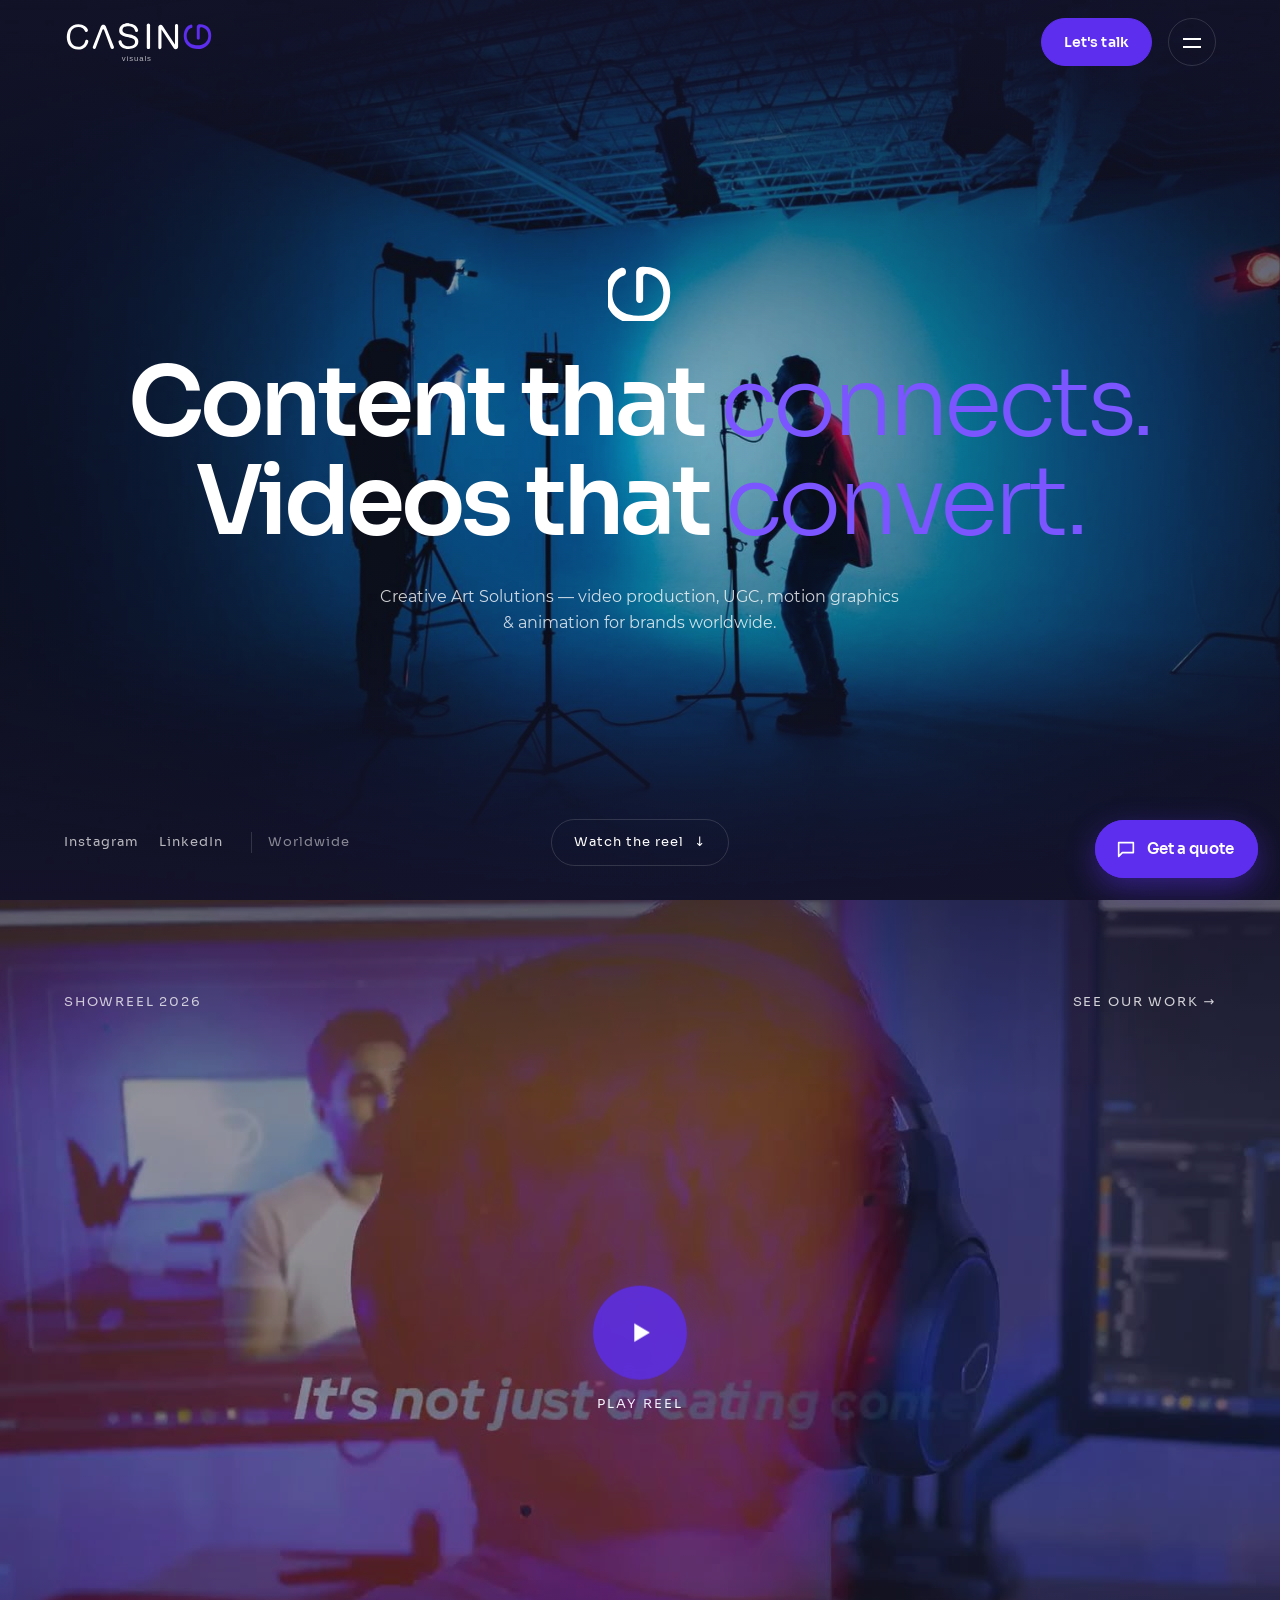
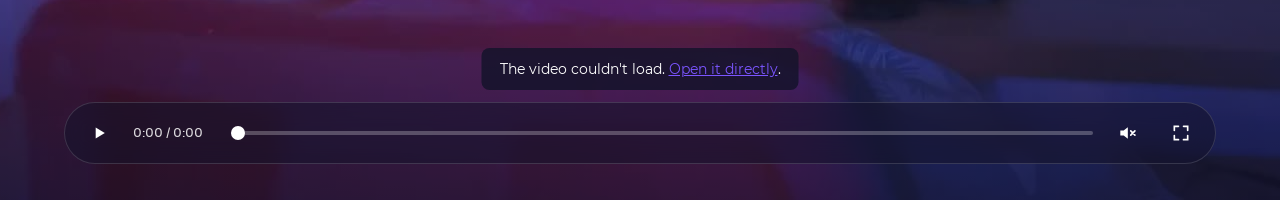
==== commit 2ae79871: "update" ====
--- a/index.html
+++ b/index.html
@@ -8,11 +8,11 @@
   <meta name="theme-color" content="#14132b" />
   <meta property="og:title" content="Casing Visuals — Content That Connects. Videos That Convert." />
   <meta property="og:description" content="Casing Visuals is a creative video production company specializing in creator-led content, UGC and digital advertising for brands worldwide." />
-  <meta property="og:image" content="assets/img/r12.jpg" />
+  <meta property="og:image" content="https://casingvisuals.github.io/web/assets/img/r12.jpg" />
   <link rel="icon" href="favicon.svg" type="image/svg+xml" />
   <link rel="preload" href="assets/fonts/Sora-SemiBold.woff2" as="font" type="font/woff2" crossorigin />
   <link rel="preload" href="assets/fonts/Montserrat-Regular.woff2" as="font" type="font/woff2" crossorigin />
-  <link rel="stylesheet" href="css/styles.css" />
+  <link rel="stylesheet" href="css/styles.css?v=2026-11-25b" />
 </head>
 <body class="page-home">
   <a class="skip" href="#main">Skip to content</a>
@@ -30,7 +30,7 @@
 
   <!-- ============ MENU (pantalla completa) ============ -->
   <div class="menu" id="menu" aria-hidden="true">
-    <div class="menu__preview" aria-hidden="true"><img src="assets/img/r21.jpg" alt="" /></div>
+    <div class="menu__preview" aria-hidden="true"><img src="assets/img/r21.jpg" alt="" loading="lazy" decoding="async" /></div>
     <nav class="menu__nav" aria-label="Menu">
       <a href="index.html" aria-current="page" data-img="assets/img/r12.jpg"><small>00</small>Home<span class="menu__arrow">→</span></a>
       <a href="work.html" data-img="assets/img/r21.jpg"><small>01</small>Work<span class="menu__arrow">→</span></a>
@@ -74,9 +74,9 @@
     </section>
     <!-- ============ REEL (pantalla completa) ============ -->
     <section class="reelfull" id="reel" aria-label="Showreel">
-      <video class="reelfull__video" muted playsinline preload="auto" poster="assets/video/reel-poster.jpg">
-        <source src="assets/video/reel.mp4" type="video/mp4" />
-      </video>
+      <!-- El video se carga recién cuando el usuario se acerca a esta sección (ver js/main.js). 720p en pantallas chicas, 1080p en grandes. -->
+      <video class="reelfull__video" muted playsinline preload="none" poster="assets/video/reel-poster.jpg"
+        data-src="assets/video/reel.mp4" data-src-sm="assets/video/reel-720.mp4"></video>
       <!-- Botón grande central: play / replay -->
       <button class="reelfull__big" type="button" aria-label="Play showreel">
         <svg class="i-play" viewBox="0 0 24 24" aria-hidden="true"><path fill="currentColor" d="M8 5.5v13l11-6.5z"/></svg>
@@ -147,6 +147,6 @@
     </aside>
   </div>
 
-  <script src="js/main.js" defer></script>
+  <script src="js/main.js?v=2026-11-25b" defer></script>
 </body>
 </html>
